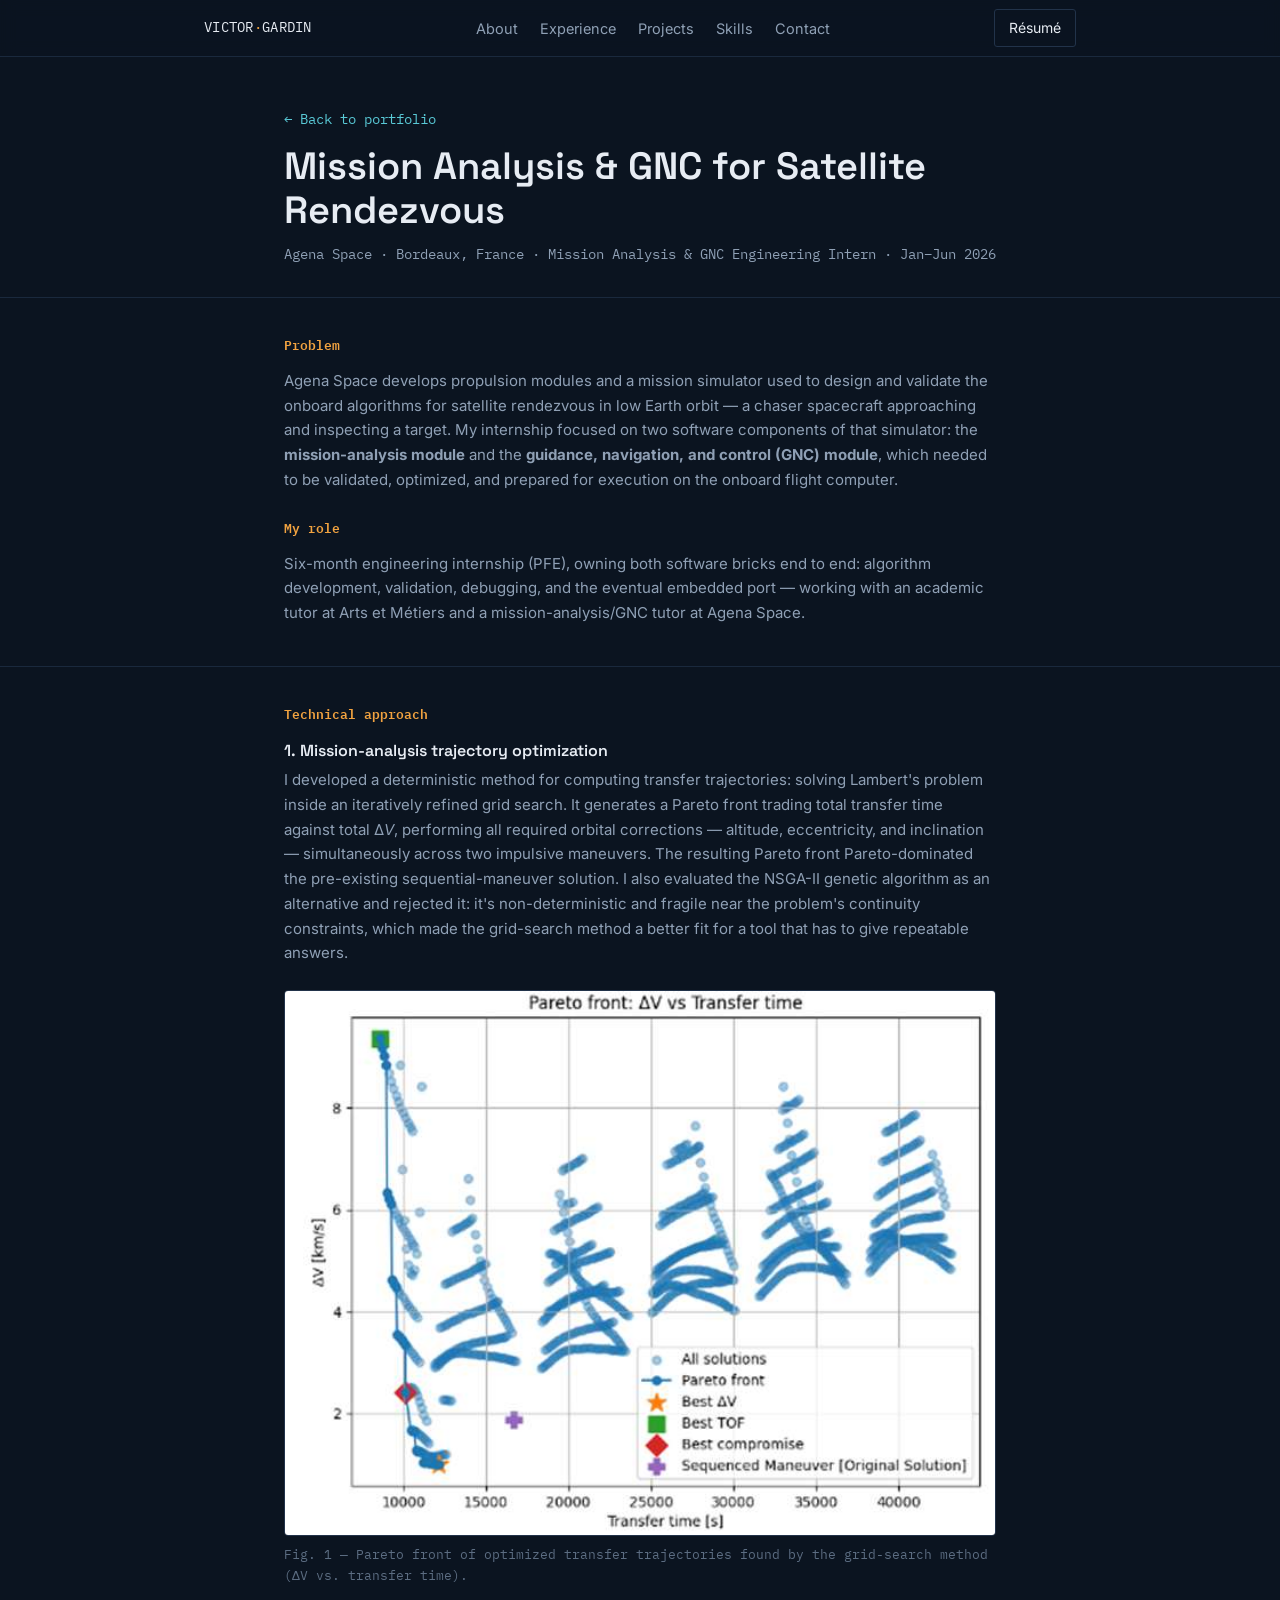
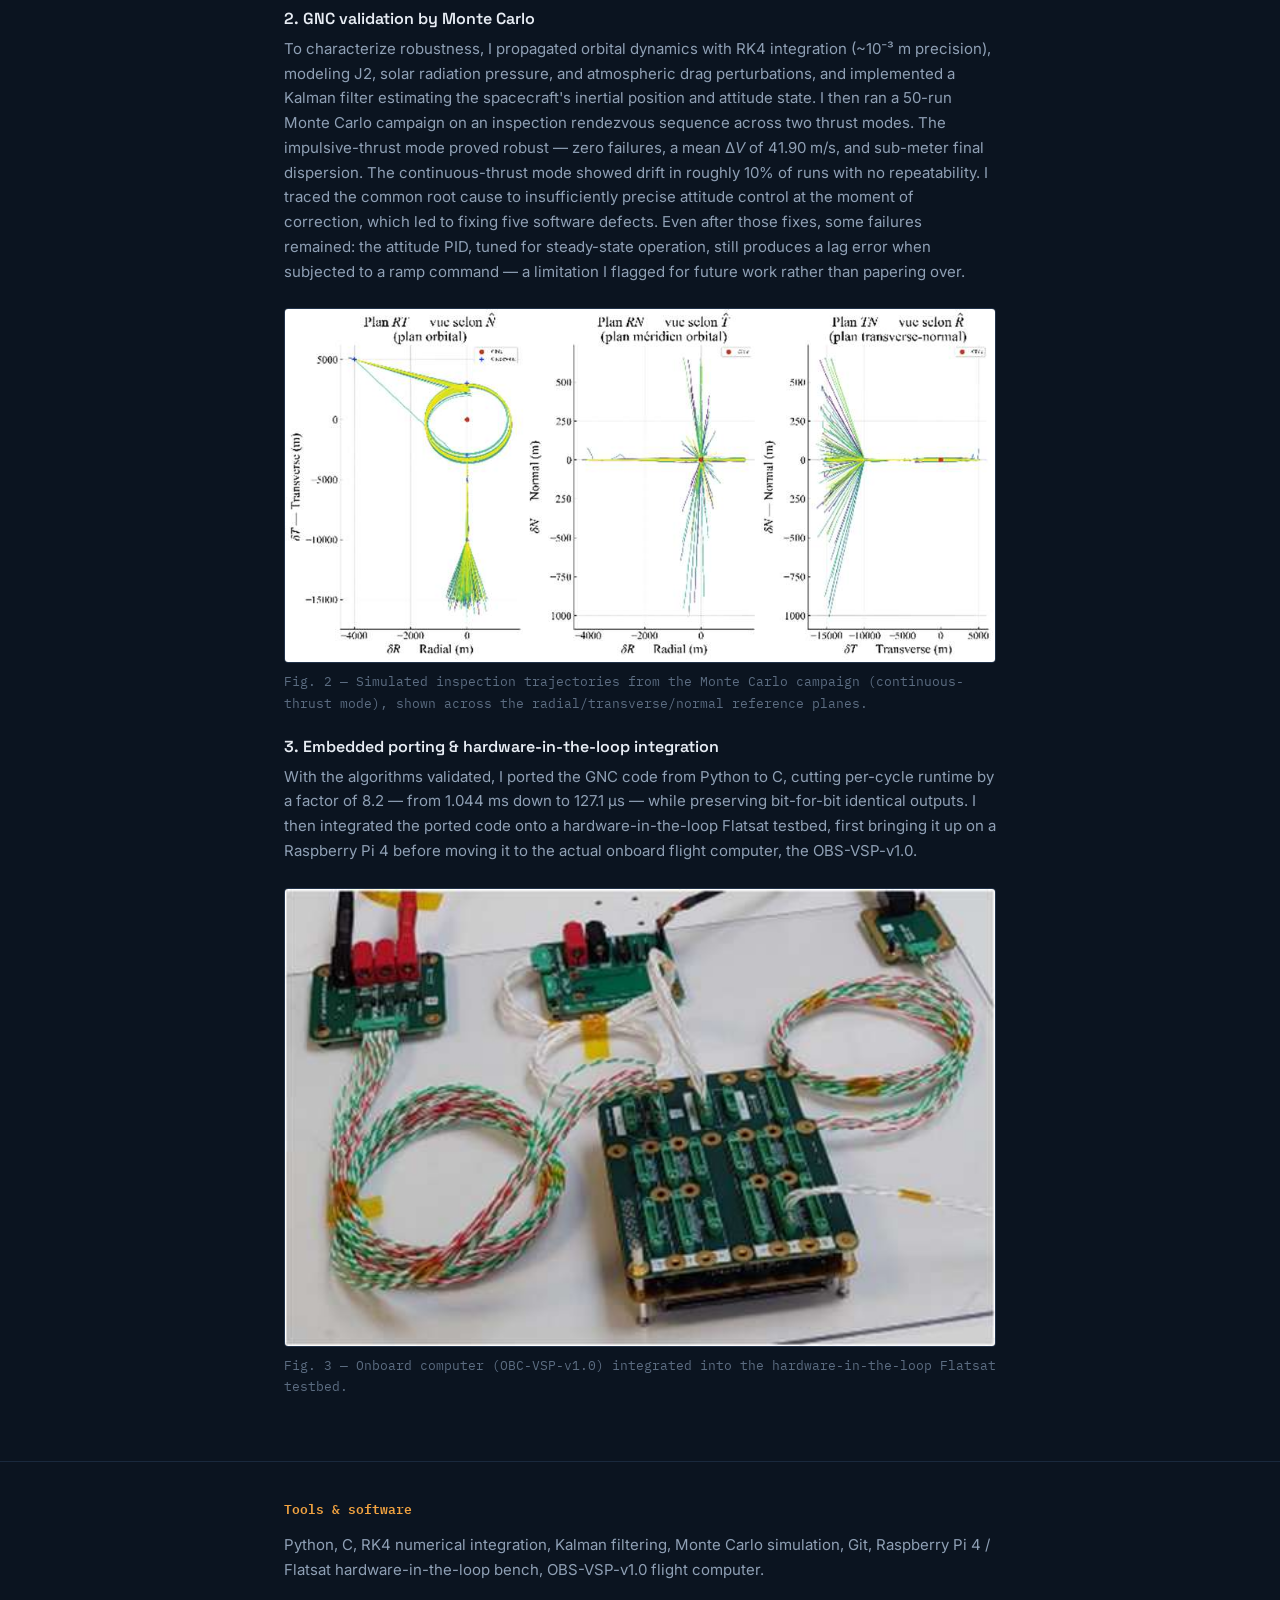
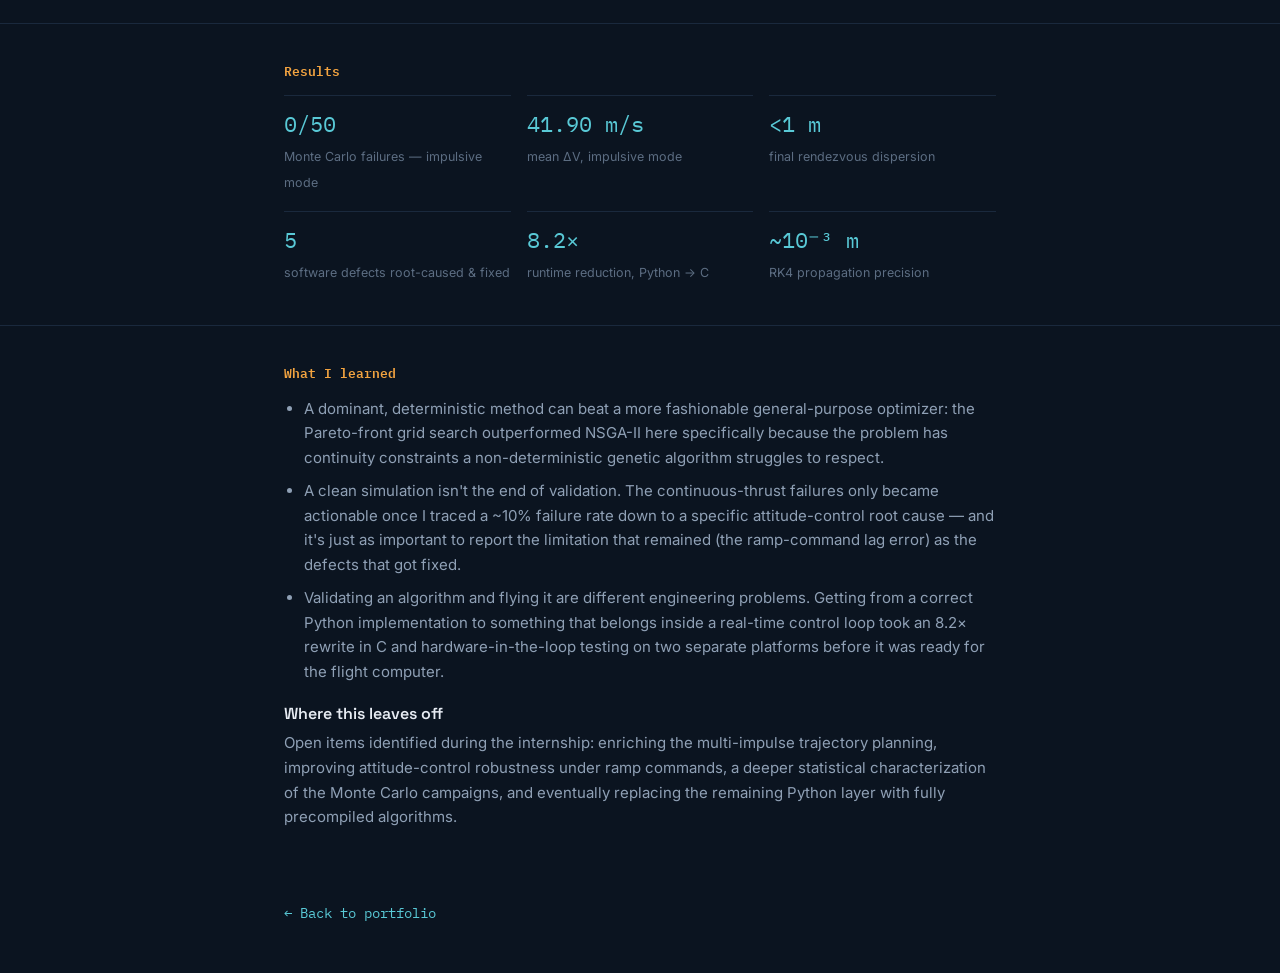
==== agena-space.html @ 5374f6e5 "Add files via upload" ====
<!DOCTYPE html>
<html lang="en">
<head>
<meta charset="UTF-8">
<meta name="viewport" content="width=device-width, initial-scale=1.0">
<title>Mission Analysis &amp; GNC for Satellite Rendezvous — Victor Gardin</title>
<meta name="description" content="Case study: mission-analysis trajectory optimization, Monte Carlo GNC validation, and an embedded Python-to-C port for satellite rendezvous at Agena Space.">
<link rel="preconnect" href="https://fonts.googleapis.com">
<link rel="preconnect" href="https://fonts.gstatic.com" crossorigin>
<link href="https://fonts.googleapis.com/css2?family=Space+Grotesk:wght@500;600;700&family=Inter:wght@400;500;600&family=IBM+Plex+Mono:wght@400;500&display=swap" rel="stylesheet">
<link rel="stylesheet" href="css/style.css">
</head>
<body>

<nav class="nav">
  <div class="wrap">
    <div class="nav-mark">VICTOR<span>·</span>GARDIN</div>
    <ul class="nav-links">
      <li><a href="index.html#about">About</a></li>
      <li><a href="index.html#experience">Experience</a></li>
      <li><a href="index.html#projects">Projects</a></li>
      <li><a href="index.html#skills">Skills</a></li>
      <li><a href="index.html#contact">Contact</a></li>
    </ul>
    <a class="nav-cta" href="assets/files/victor-gardin-resume.pdf" target="_blank" rel="noopener">Résumé</a>
  </div>
</nav>

<header class="page-header">
  <div class="wrap">
    <a class="back-link" href="index.html">← Back to portfolio</a>
    <h1>Mission Analysis &amp; GNC for Satellite Rendezvous</h1>
    <div class="page-meta">Agena Space · Bordeaux, France · Mission Analysis &amp; GNC Engineering Intern · Jan–Jun 2026</div>
  </div>
</header>

<section class="doc-section">
  <div class="wrap">
    <h2>Problem</h2>
    <p>
      Agena Space develops propulsion modules and a mission simulator used to design and validate the onboard
      algorithms for satellite rendezvous in low Earth orbit — a chaser spacecraft approaching and inspecting a
      target. My internship focused on two software components of that simulator: the <strong>mission-analysis
      module</strong> and the <strong>guidance, navigation, and control (GNC) module</strong>, which needed to be
      validated, optimized, and prepared for execution on the onboard flight computer.
    </p>
    <h2 style="margin-top:28px;">My role</h2>
    <p>
      Six-month engineering internship (PFE), owning both software bricks end to end: algorithm development,
      validation, debugging, and the eventual embedded port — working with an academic tutor at Arts et Métiers
      and a mission-analysis/GNC tutor at Agena Space.
    </p>
  </div>
</section>

<section class="doc-section">
  <div class="wrap">
    <h2>Technical approach</h2>

    <h3>1. Mission-analysis trajectory optimization</h3>
    <p>
      I developed a deterministic method for computing transfer trajectories: solving Lambert's problem inside an
      iteratively refined grid search. It generates a Pareto front trading total transfer time against total
      Δ<em>V</em>, performing all required orbital corrections — altitude, eccentricity, and inclination — 
      simultaneously across two impulsive maneuvers. The resulting Pareto front Pareto-dominated the pre-existing
      sequential-maneuver solution. I also evaluated the NSGA-II genetic algorithm as an alternative and rejected
      it: it's non-deterministic and fragile near the problem's continuity constraints, which made the grid-search
      method a better fit for a tool that has to give repeatable answers.
    </p>
    <figure>
      <img src="assets/img/pareto-front.png" alt="Pareto front chart of ΔV versus transfer time, comparing all candidate solutions, the Pareto front, and the original sequenced-maneuver solution.">
      <figcaption>Fig. 1 — Pareto front of optimized transfer trajectories found by the grid-search method (ΔV vs. transfer time).</figcaption>
    </figure>

    <h3>2. GNC validation by Monte Carlo</h3>
    <p>
      To characterize robustness, I propagated orbital dynamics with RK4 integration (~10⁻³ m precision), modeling
      J2, solar radiation pressure, and atmospheric drag perturbations, and implemented a Kalman filter estimating
      the spacecraft's inertial position and attitude state. I then ran a 50-run Monte Carlo campaign on an
      inspection rendezvous sequence across two thrust modes. The impulsive-thrust mode proved robust — zero
      failures, a mean Δ<em>V</em> of 41.90 m/s, and sub-meter final dispersion. The continuous-thrust mode showed
      drift in roughly 10% of runs with no repeatability. I traced the common root cause to insufficiently precise
      attitude control at the moment of correction, which led to fixing five software defects. Even after those
      fixes, some failures remained: the attitude PID, tuned for steady-state operation, still produces a lag
      error when subjected to a ramp command — a limitation I flagged for future work rather than papering over.
    </p>
    <figure>
      <img src="assets/img/monte-carlo-trajectories.png" alt="Monte Carlo simulation of inspection trajectories shown in three orbital reference planes, continuous-thrust mode.">
      <figcaption>Fig. 2 — Simulated inspection trajectories from the Monte Carlo campaign (continuous-thrust mode), shown across the radial/transverse/normal reference planes.</figcaption>
    </figure>

    <h3>3. Embedded porting &amp; hardware-in-the-loop integration</h3>
    <p>
      With the algorithms validated, I ported the GNC code from Python to C, cutting per-cycle runtime by a
      factor of 8.2 — from 1.044 ms down to 127.1 µs — while preserving bit-for-bit identical outputs. I then
      integrated the ported code onto a hardware-in-the-loop Flatsat testbed, first bringing it up on a Raspberry
      Pi 4 before moving it to the actual onboard flight computer, the OBS-VSP-v1.0.
    </p>
    <figure>
      <img src="assets/img/obc-board.png" alt="Photograph of the OBC-VSP-v1.0 onboard flight computer wired into the hardware-in-the-loop Flatsat testbed.">
      <figcaption>Fig. 3 — Onboard computer (OBC-VSP-v1.0) integrated into the hardware-in-the-loop Flatsat testbed.</figcaption>
    </figure>
  </div>
</section>

<section class="doc-section">
  <div class="wrap">
    <h2>Tools &amp; software</h2>
    <p>Python, C, RK4 numerical integration, Kalman filtering, Monte Carlo simulation, Git, Raspberry Pi 4 / Flatsat hardware-in-the-loop bench, OBS-VSP-v1.0 flight computer.</p>
  </div>
</section>

<section class="doc-section">
  <div class="wrap">
    <h2>Results</h2>
    <div class="result-grid">
      <div class="stat"><span class="num">0/50</span><span class="lbl">Monte Carlo failures — impulsive mode</span></div>
      <div class="stat"><span class="num">41.90 m/s</span><span class="lbl">mean ΔV, impulsive mode</span></div>
      <div class="stat"><span class="num">&lt;1 m</span><span class="lbl">final rendezvous dispersion</span></div>
      <div class="stat"><span class="num">5</span><span class="lbl">software defects root-caused &amp; fixed</span></div>
      <div class="stat"><span class="num">8.2×</span><span class="lbl">runtime reduction, Python → C</span></div>
      <div class="stat"><span class="num">~10⁻³ m</span><span class="lbl">RK4 propagation precision</span></div>
    </div>
  </div>
</section>

<section class="doc-section">
  <div class="wrap">
    <h2>What I learned</h2>
    <ul>
      <li>
        A dominant, deterministic method can beat a more fashionable general-purpose optimizer: the Pareto-front
        grid search outperformed NSGA-II here specifically because the problem has continuity constraints a
        non-deterministic genetic algorithm struggles to respect.
      </li>
      <li>
        A clean simulation isn't the end of validation. The continuous-thrust failures only became actionable
        once I traced a ~10% failure rate down to a specific attitude-control root cause — and it's just as
        important to report the limitation that remained (the ramp-command lag error) as the defects that got fixed.
      </li>
      <li>
        Validating an algorithm and flying it are different engineering problems. Getting from a correct Python
        implementation to something that belongs inside a real-time control loop took an 8.2× rewrite in C and
        hardware-in-the-loop testing on two separate platforms before it was ready for the flight computer.
      </li>
    </ul>
    <h3>Where this leaves off</h3>
    <p>
      Open items identified during the internship: enriching the multi-impulse trajectory planning, improving
      attitude-control robustness under ramp commands, a deeper statistical characterization of the Monte Carlo
      campaigns, and eventually replacing the remaining Python layer with fully precompiled algorithms.
    </p>
  </div>
</section>

<footer>
  <div class="wrap"><a class="back-link" href="index.html">← Back to portfolio</a></div>
</footer>

</body>
</html>
---- css/style.css ----
/* ===========================================================
   Victor Gardin — GNC / Aerospace Portfolio
   Design tokens: deep-space navy, amber (caution/highlight) +
   cyan (signal/data) accents, Space Grotesk / Inter / IBM Plex Mono.
   =========================================================== */

:root {
  --bg: #0b1420;
  --bg-elev: #101b2b;
  --bg-elev-2: #14233a;
  --text: #e7ecf3;
  --text-dim: #8fa0b5;
  --text-faint: #5c6d82;
  --accent-amber: #f2a340;
  --accent-cyan: #59c9d6;
  --line: #22334a;
  --line-soft: #1a293d;

  --font-display: "Space Grotesk", "Inter", sans-serif;
  --font-body: "Inter", -apple-system, BlinkMacSystemFont, sans-serif;
  --font-mono: "IBM Plex Mono", ui-monospace, SFMono-Regular, monospace;

  --maxw: 760px;
}

* { box-sizing: border-box; }

@media (prefers-reduced-motion: reduce) {
  * { animation-duration: 0.001ms !important; animation-iteration-count: 1 !important; transition-duration: 0.001ms !important; }
}

html {
  scroll-behavior: smooth;
}

body {
  margin: 0;
  background: var(--bg);
  color: var(--text);
  font-family: var(--font-body);
  font-size: 16px;
  line-height: 1.65;
  -webkit-font-smoothing: antialiased;
}

::selection { background: var(--accent-amber); color: #14233a; }

a { color: var(--accent-cyan); text-decoration: none; }
a:hover { text-decoration: underline; }
a:focus-visible, button:focus-visible {
  outline: 2px solid var(--accent-amber);
  outline-offset: 3px;
}

h1, h2, h3 {
  font-family: var(--font-display);
  font-weight: 600;
  line-height: 1.15;
  margin: 0;
}

p { margin: 0 0 1em 0; }
p:last-child { margin-bottom: 0; }

.wrap {
  max-width: var(--maxw);
  margin: 0 auto;
  padding: 0 24px;
}

/* ---------- Nav ---------- */
.nav {
  position: sticky;
  top: 0;
  z-index: 50;
  background: rgba(11, 20, 32, 0.88);
  backdrop-filter: blur(8px);
  border-bottom: 1px solid var(--line-soft);
}
.nav .wrap {
  max-width: 920px;
  display: flex;
  align-items: center;
  justify-content: space-between;
  height: 56px;
}
.nav-mark {
  font-family: var(--font-mono);
  font-size: 14px;
  color: var(--text);
  letter-spacing: 0.02em;
}
.nav-mark span { color: var(--accent-amber); }
.nav-links {
  display: flex;
  gap: 22px;
  list-style: none;
  margin: 0;
  padding: 0;
}
.nav-links a {
  color: var(--text-dim);
  font-size: 14.5px;
}
.nav-links a:hover { color: var(--text); text-decoration: none; }
.nav-cta {
  border: 1px solid var(--line);
  padding: 6px 14px;
  border-radius: 3px;
  color: var(--text) !important;
  font-size: 14px;
}
.nav-cta:hover { border-color: var(--accent-amber); text-decoration: none; }

@media (max-width: 640px) {
  .nav-links { display: none; }
  .orbit-graphic { display: none; }
}

/* ---------- Hero ---------- */
.hero {
  position: relative;
  padding: 88px 0 64px;
  overflow: hidden;
  border-bottom: 1px solid var(--line-soft);
}
.hero .wrap { max-width: 920px; position: relative; z-index: 2; }
.orbit-graphic {
  position: absolute;
  right: -60px;
  top: 50%;
  transform: translateY(-50%);
  width: 480px;
  max-width: 55vw;
  opacity: 0.9;
  z-index: 1;
}
.hero-eyebrow {
  font-family: var(--font-mono);
  font-size: 13px;
  color: var(--accent-cyan);
  margin-bottom: 14px;
}
.hero h1 {
  font-size: clamp(34px, 5vw, 50px);
  max-width: 620px;
  margin-bottom: 14px;
}
.hero-role {
  font-size: 18px;
  color: var(--text-dim);
  max-width: 520px;
  margin-bottom: 22px;
}
.hero-bio {
  max-width: 540px;
  color: var(--text-dim);
  font-size: 15.5px;
}
.hero-actions {
  display: flex;
  gap: 12px;
  margin-top: 28px;
  flex-wrap: wrap;
}
.btn {
  display: inline-block;
  font-family: var(--font-body);
  font-size: 14.5px;
  padding: 10px 18px;
  border-radius: 3px;
  border: 1px solid var(--line);
}
.btn:hover { text-decoration: none; }
.btn-primary {
  background: var(--accent-amber);
  color: #17130a;
  border-color: var(--accent-amber);
  font-weight: 600;
}
.btn-primary:hover { background: #f6b562; }
.btn-ghost { color: var(--text); }
.btn-ghost:hover { border-color: var(--accent-cyan); color: var(--accent-cyan); }

/* ---------- Sections ---------- */
section { padding: 56px 0; border-bottom: 1px solid var(--line-soft); }
section:last-of-type { border-bottom: none; }

.section-label {
  font-family: var(--font-mono);
  font-size: 12.5px;
  color: var(--text-faint);
  margin-bottom: 8px;
}
.section-title {
  font-size: 24px;
  margin-bottom: 24px;
}

/* ---------- About / Education strip ---------- */
.edu-strip {
  margin-top: 28px;
  border-top: 1px solid var(--line-soft);
  padding-top: 20px;
  display: grid;
  gap: 14px;
}
.edu-row {
  display: flex;
  justify-content: space-between;
  gap: 16px;
  font-size: 14.5px;
  flex-wrap: wrap;
}
.edu-row .school { color: var(--text); font-weight: 500; }
.edu-row .detail { color: var(--text-dim); }
.edu-row .date { color: var(--text-faint); font-family: var(--font-mono); font-size: 13px; white-space: nowrap; }

/* ---------- Experience list ---------- */
.xp-list { display: flex; flex-direction: column; }
.xp-item {
  border-top: 1px solid var(--line-soft);
  padding: 22px 0;
  display: grid;
  grid-template-columns: 130px 1fr;
  gap: 18px;
}
.xp-item:last-child { border-bottom: 1px solid var(--line-soft); }
.xp-date {
  font-family: var(--font-mono);
  font-size: 12.5px;
  color: var(--text-faint);
  padding-top: 3px;
}
.xp-role { font-size: 16.5px; font-weight: 600; margin-bottom: 2px; }
.xp-org { color: var(--accent-cyan); font-size: 14px; margin-bottom: 10px; }
.xp-desc { color: var(--text-dim); font-size: 14.5px; }
.xp-desc ul { margin: 6px 0 0; padding-left: 18px; }
.xp-desc li { margin-bottom: 4px; }
.xp-link { display: inline-block; margin-top: 10px; font-size: 14px; }

@media (max-width: 620px) {
  .xp-item { grid-template-columns: 1fr; gap: 4px; }
}

/* ---------- Projects ---------- */
.project-featured {
  border: 1px solid var(--line);
  border-radius: 4px;
  padding: 28px;
  background: linear-gradient(180deg, var(--bg-elev) 0%, var(--bg) 100%);
  margin-bottom: 28px;
}
.project-featured .tag {
  font-family: var(--font-mono);
  font-size: 12px;
  color: var(--accent-amber);
  margin-bottom: 10px;
}
.project-featured h3 { font-size: 21px; margin-bottom: 10px; }
.project-featured p { color: var(--text-dim); font-size: 15px; }
.project-stats {
  display: flex;
  gap: 24px;
  margin: 18px 0;
  flex-wrap: wrap;
}
.stat .num { font-family: var(--font-mono); color: var(--accent-cyan); font-size: 20px; display: block; }
.stat .lbl { color: var(--text-faint); font-size: 12.5px; }

.project-grid {
  display: grid;
  grid-template-columns: 1fr 1fr;
  gap: 18px;
}
@media (max-width: 620px) { .project-grid { grid-template-columns: 1fr; } }

.project-card {
  border: 1px solid var(--line-soft);
  border-radius: 4px;
  padding: 20px;
}
.project-card h4 { font-size: 15.5px; margin-bottom: 4px; }
.project-card .meta { font-family: var(--font-mono); font-size: 11.5px; color: var(--text-faint); margin-bottom: 12px; }
.project-card dl { margin: 0; font-size: 13.5px; }
.project-card dt { color: var(--text-faint); margin-top: 8px; }
.project-card dt:first-child { margin-top: 0; }
.project-card dd { margin: 2px 0 0; color: var(--text-dim); }

/* ---------- Skills ---------- */
.skills-grid {
  display: grid;
  grid-template-columns: 160px 1fr;
  gap: 14px 20px;
}
.skills-grid dt {
  font-size: 13.5px;
  color: var(--text-faint);
  padding-top: 2px;
}
.skills-grid dd {
  margin: 0;
  font-family: var(--font-mono);
  font-size: 13.5px;
  color: var(--text);
  line-height: 1.7;
}
@media (max-width: 560px) {
  .skills-grid { grid-template-columns: 1fr; }
  .skills-grid dt { padding-top: 12px; }
}

/* ---------- Contact ---------- */
.contact-grid {
  display: grid;
  grid-template-columns: 1fr 1fr;
  gap: 20px;
  margin-bottom: 20px;
}
@media (max-width: 560px) { .contact-grid { grid-template-columns: 1fr; } }
.contact-item .lbl { font-size: 12.5px; color: var(--text-faint); margin-bottom: 4px; }
.contact-item .val { font-size: 15.5px; }
.note-box {
  border-left: 2px solid var(--accent-amber);
  padding: 4px 0 4px 16px;
  color: var(--text-dim);
  font-size: 14.5px;
  margin-top: 24px;
}

footer {
  padding: 32px 0 48px;
  color: var(--text-faint);
  font-size: 13px;
}

/* ---------- Deep-dive project page ---------- */
.back-link { font-family: var(--font-mono); font-size: 13.5px; }
.page-header { padding: 48px 0 32px; border-bottom: 1px solid var(--line-soft); }
.page-header h1 { font-size: clamp(28px, 4.5vw, 38px); margin: 14px 0 10px; }
.page-meta { color: var(--text-dim); font-family: var(--font-mono); font-size: 13.5px; }

.doc-section { padding: 40px 0; border-bottom: 1px solid var(--line-soft); }
.doc-section:last-of-type { border-bottom: none; }
.doc-section h2 {
  font-size: 13px;
  font-family: var(--font-mono);
  color: var(--accent-amber);
  margin-bottom: 16px;
}
.doc-section h3 { font-size: 16px; margin: 20px 0 8px; color: var(--text); }
.doc-section p, .doc-section li { color: var(--text-dim); font-size: 15px; }
.doc-section ul { padding-left: 20px; margin: 0 0 1em; }
.doc-section li { margin-bottom: 8px; }

figure { margin: 24px 0; }
figure img {
  width: 100%;
  border-radius: 4px;
  border: 1px solid var(--line);
  display: block;
}
figcaption {
  font-size: 13px;
  color: var(--text-faint);
  margin-top: 8px;
  font-family: var(--font-mono);
}

.result-grid {
  display: grid;
  grid-template-columns: repeat(3, 1fr);
  gap: 16px;
  margin: 8px 0 0;
}
@media (max-width: 620px) { .result-grid { grid-template-columns: 1fr 1fr; } }
.result-grid .stat { border-top: 1px solid var(--line-soft); padding-top: 10px; }
.result-grid .num { font-size: 22px; }
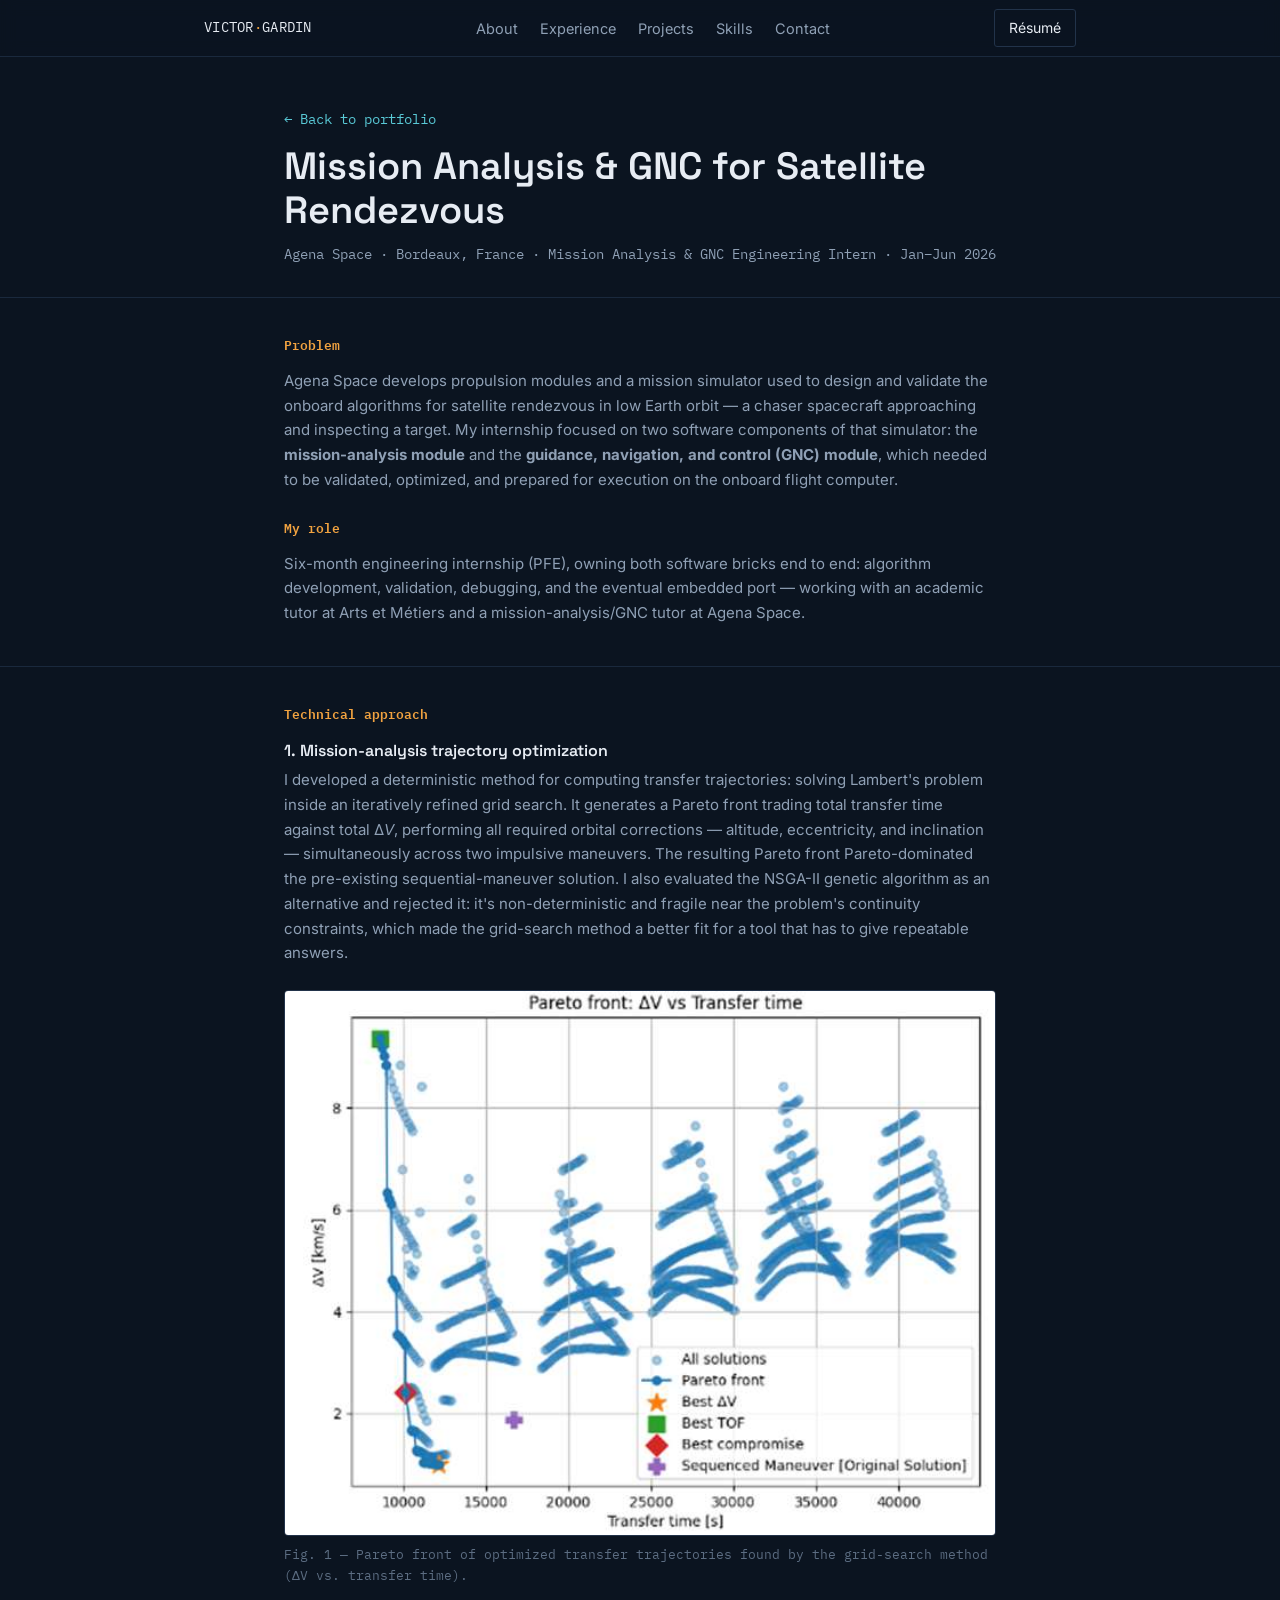
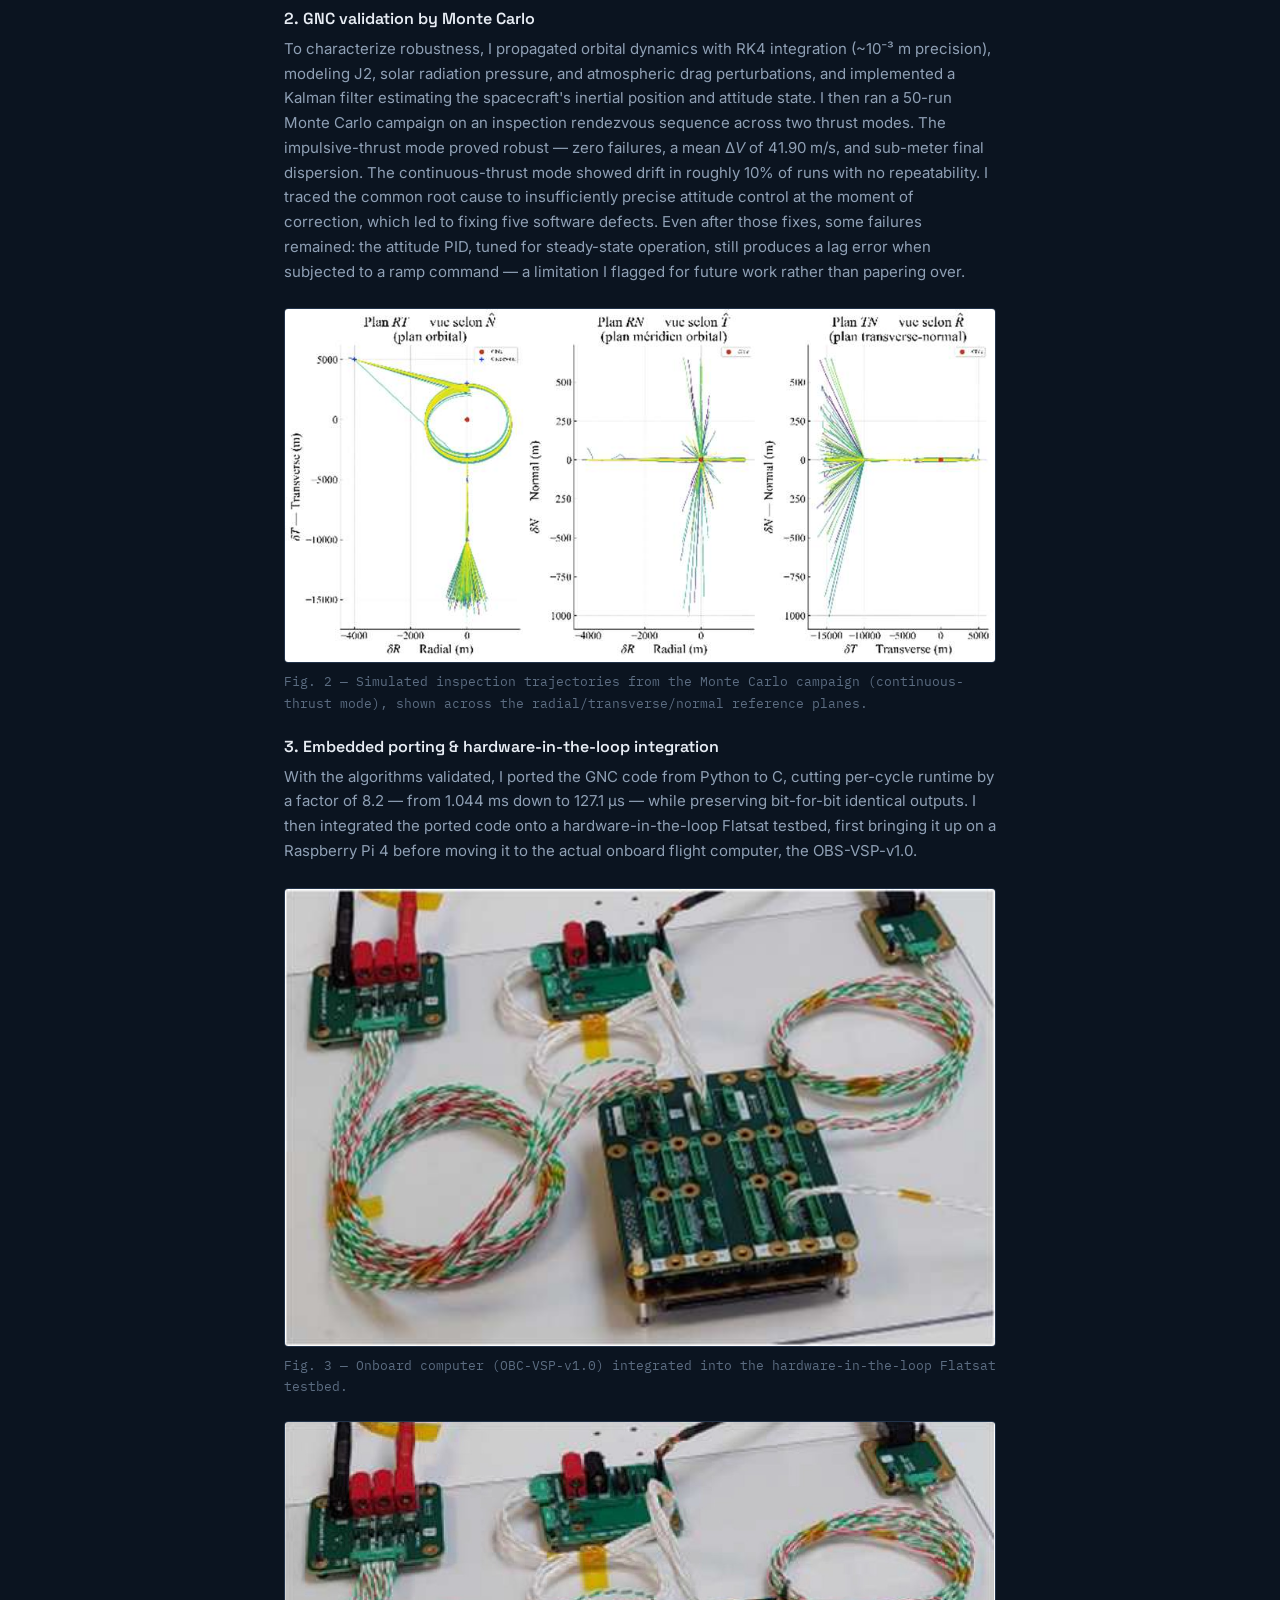
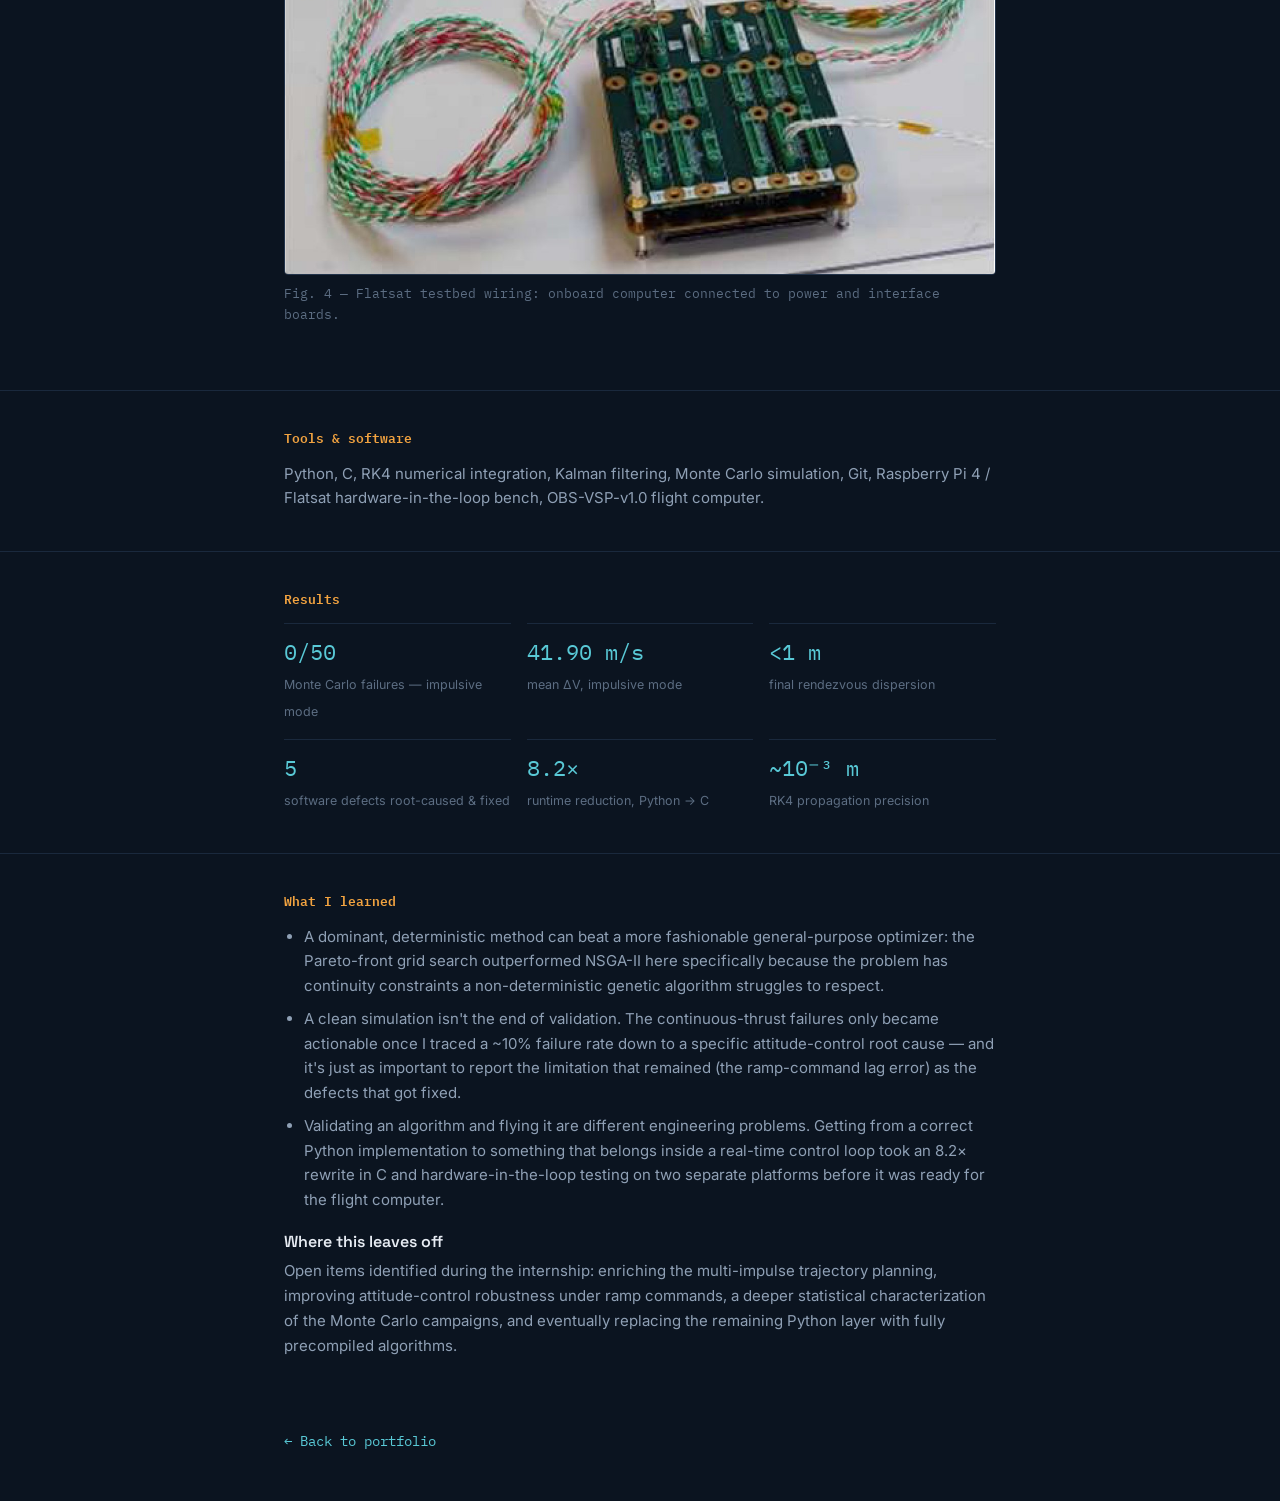
==== commit 747ecfa5: "Add images" ====
--- a/agena-space.html
+++ b/agena-space.html
@@ -100,6 +100,10 @@
       <img src="assets/img/obc-board.png" alt="Photograph of the OBC-VSP-v1.0 onboard flight computer wired into the hardware-in-the-loop Flatsat testbed.">
       <figcaption>Fig. 3 — Onboard computer (OBC-VSP-v1.0) integrated into the hardware-in-the-loop Flatsat testbed.</figcaption>
     </figure>
+    <figure>
+      <img src="assets/img/agena-flatsat-boards.jpg" alt="Wider view of the Flatsat testbed, showing the onboard computer wired to power and interface boards.">
+      <figcaption>Fig. 4 — Flatsat testbed wiring: onboard computer connected to power and interface boards.</figcaption>
+    </figure>
   </div>
 </section>
 
--- a/css/style.css
+++ b/css/style.css
@@ -141,6 +141,15 @@
   color: var(--accent-cyan);
   margin-bottom: 14px;
 }
+.hero-photo {
+  width: 84px;
+  height: 84px;
+  border-radius: 50%;
+  object-fit: cover;
+  border: 2px solid var(--line);
+  margin-bottom: 20px;
+  display: block;
+}
 .hero h1 {
   font-size: clamp(34px, 5vw, 50px);
   max-width: 620px;
@@ -215,6 +224,23 @@
 .edu-row .school { color: var(--text); font-weight: 500; }
 .edu-row .detail { color: var(--text-dim); }
 .edu-row .date { color: var(--text-faint); font-family: var(--font-mono); font-size: 13px; white-space: nowrap; }
+
+.about-photo {
+  margin: 28px 0 0;
+}
+.about-photo img {
+  width: 100%;
+  max-width: 560px;
+  border-radius: 4px;
+  border: 1px solid var(--line);
+  display: block;
+}
+.about-photo figcaption {
+  font-size: 13px;
+  color: var(--text-faint);
+  margin-top: 8px;
+  font-family: var(--font-mono);
+}
 
 /* ---------- Experience list ---------- */
 .xp-list { display: flex; flex-direction: column; }
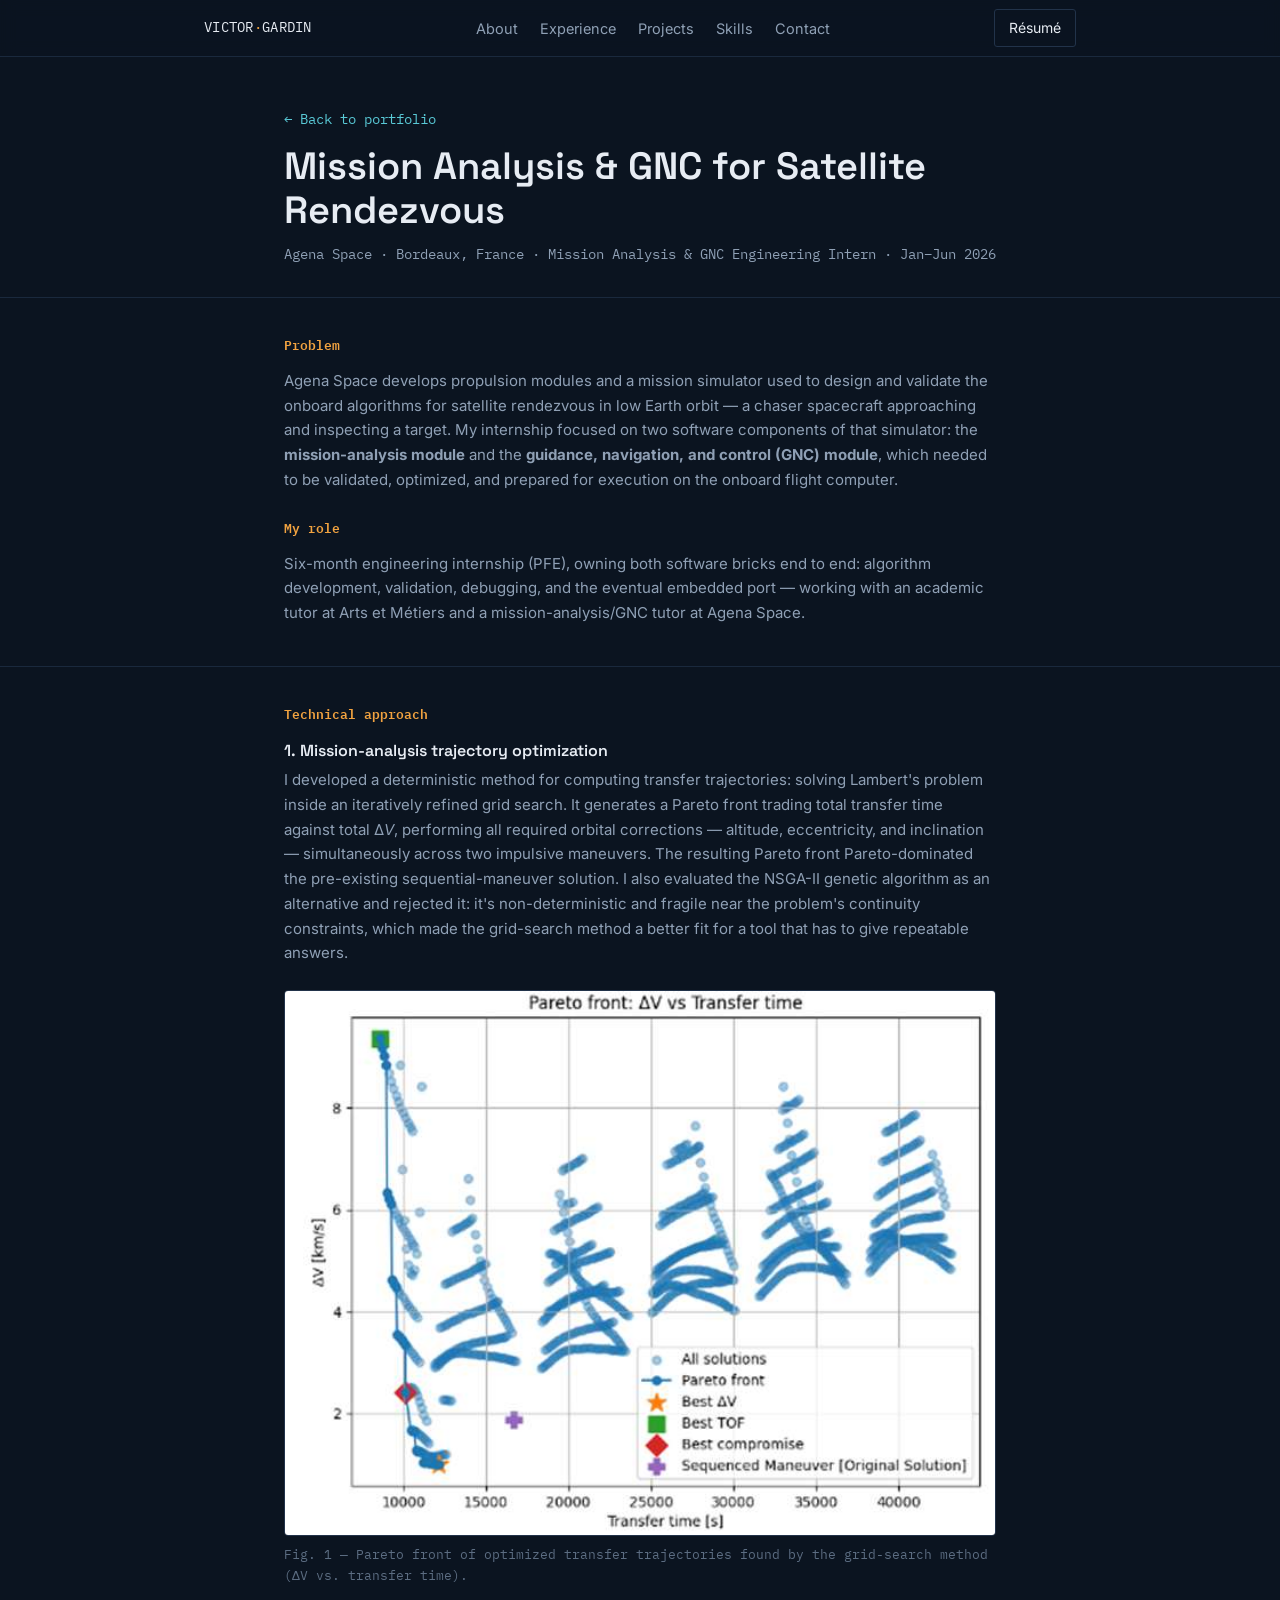
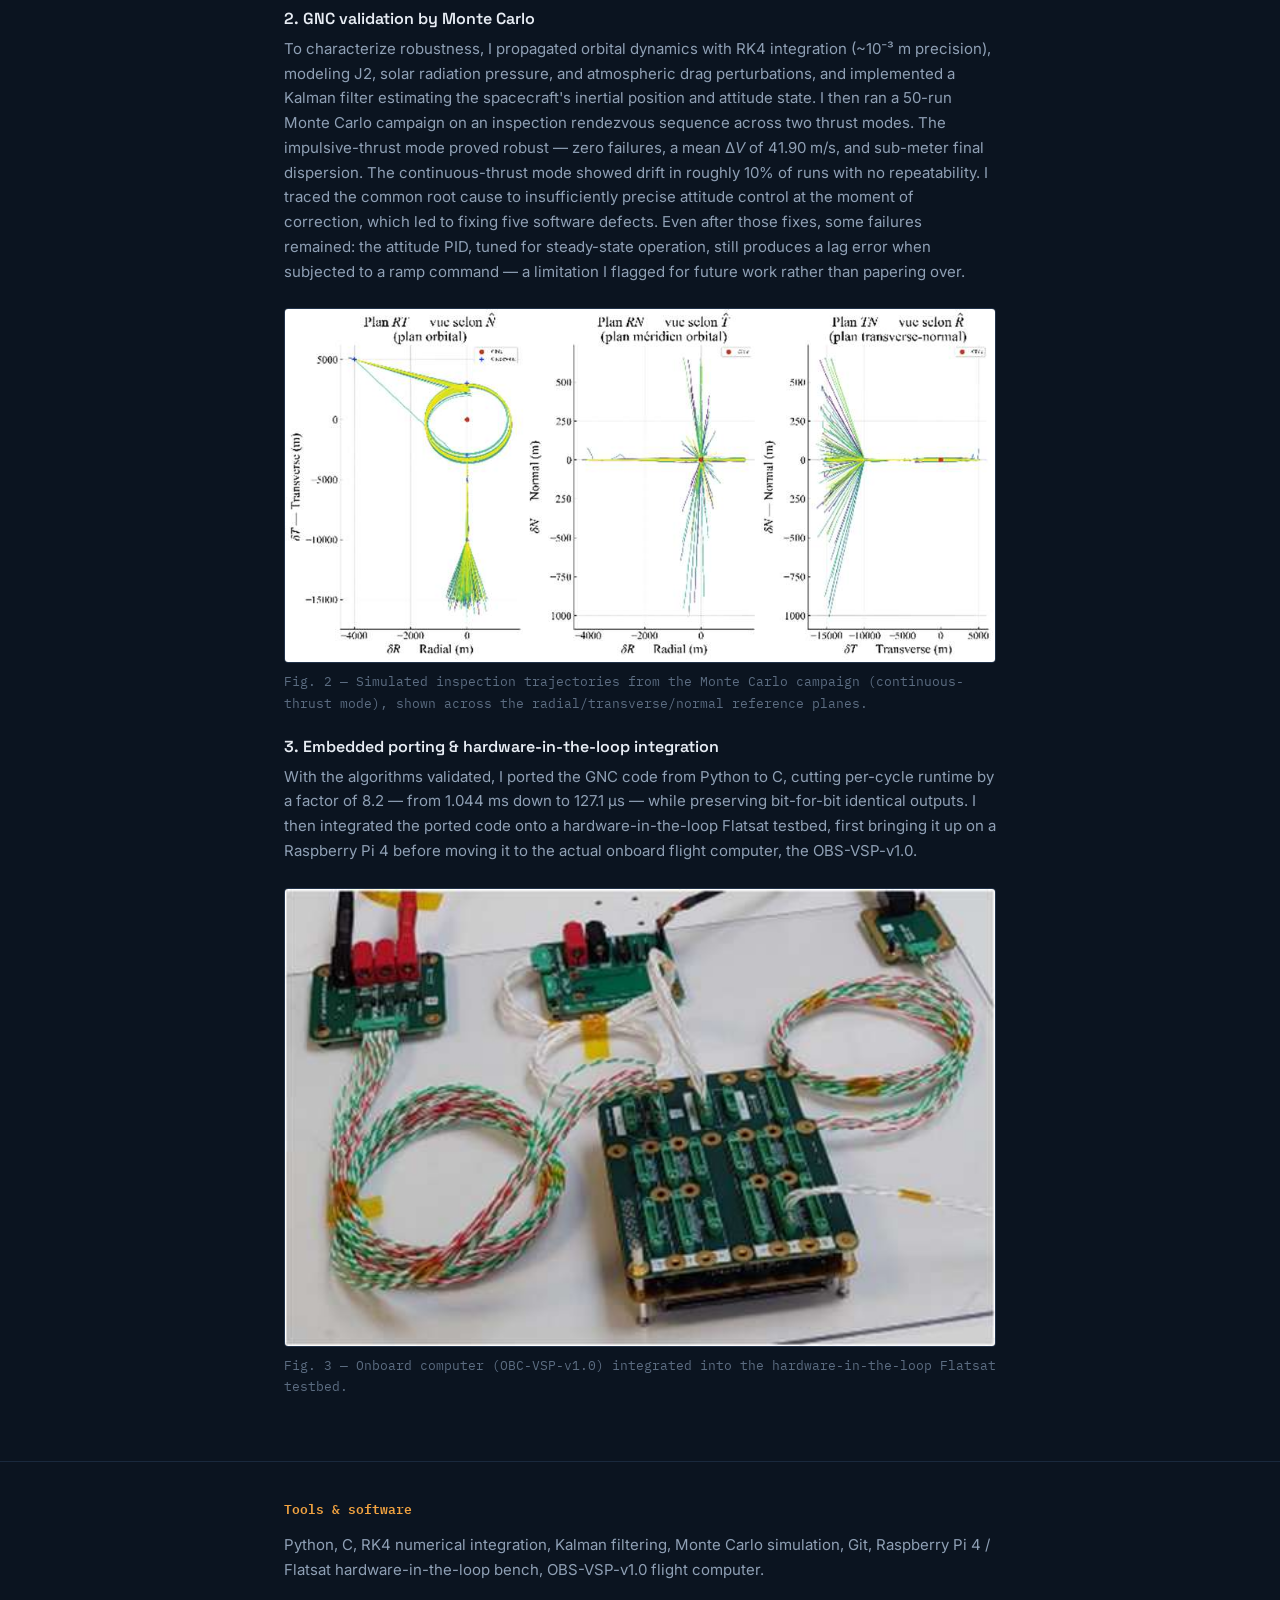
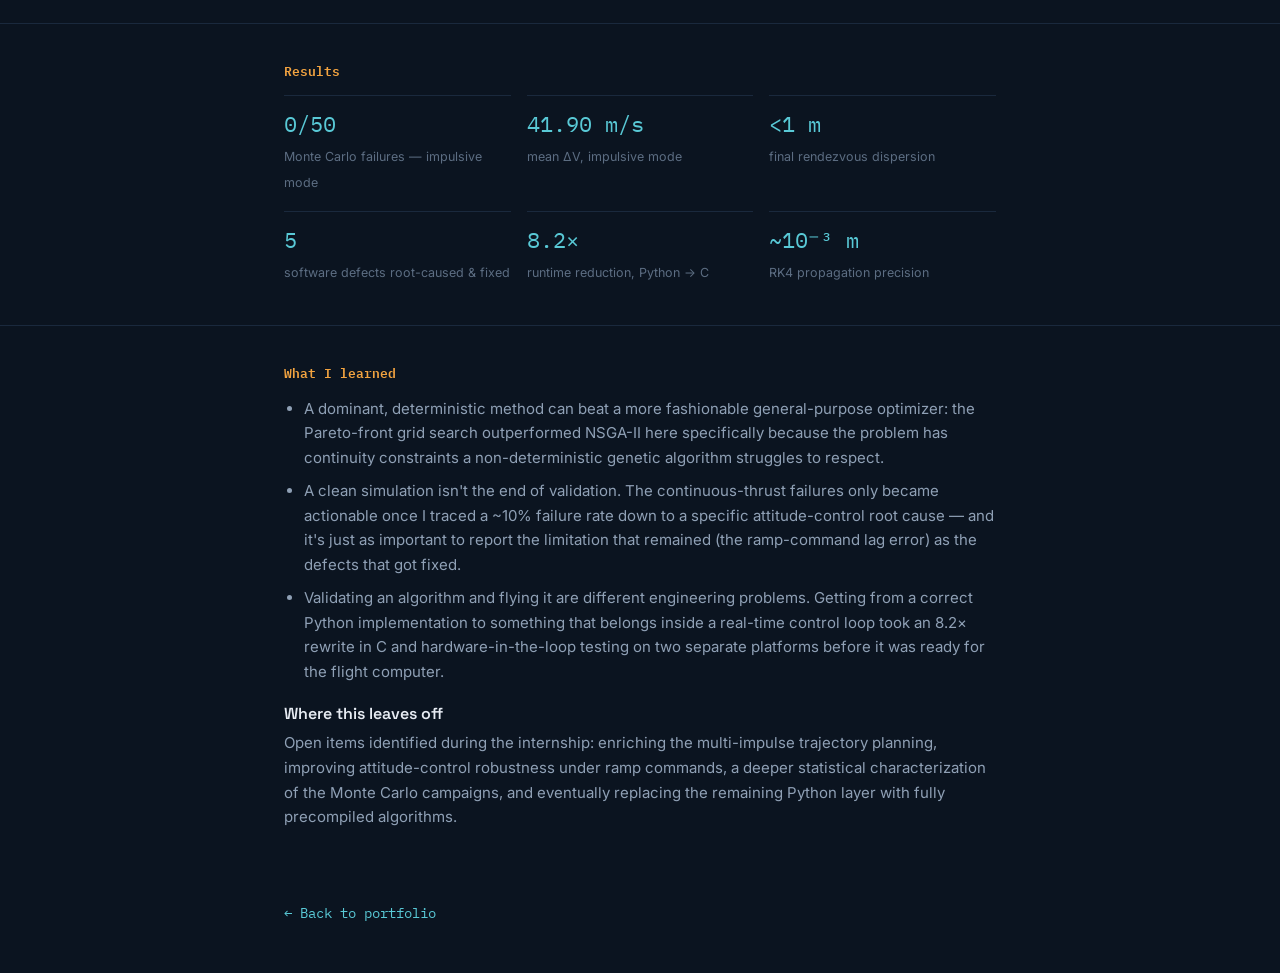
==== commit 3f2baa50: "Deleting an image" ====
--- a/agena-space.html
+++ b/agena-space.html
@@ -100,10 +100,6 @@
       <img src="assets/img/obc-board.png" alt="Photograph of the OBC-VSP-v1.0 onboard flight computer wired into the hardware-in-the-loop Flatsat testbed.">
       <figcaption>Fig. 3 — Onboard computer (OBC-VSP-v1.0) integrated into the hardware-in-the-loop Flatsat testbed.</figcaption>
     </figure>
-    <figure>
-      <img src="assets/img/agena-flatsat-boards.jpg" alt="Wider view of the Flatsat testbed, showing the onboard computer wired to power and interface boards.">
-      <figcaption>Fig. 4 — Flatsat testbed wiring: onboard computer connected to power and interface boards.</figcaption>
-    </figure>
   </div>
 </section>
 
